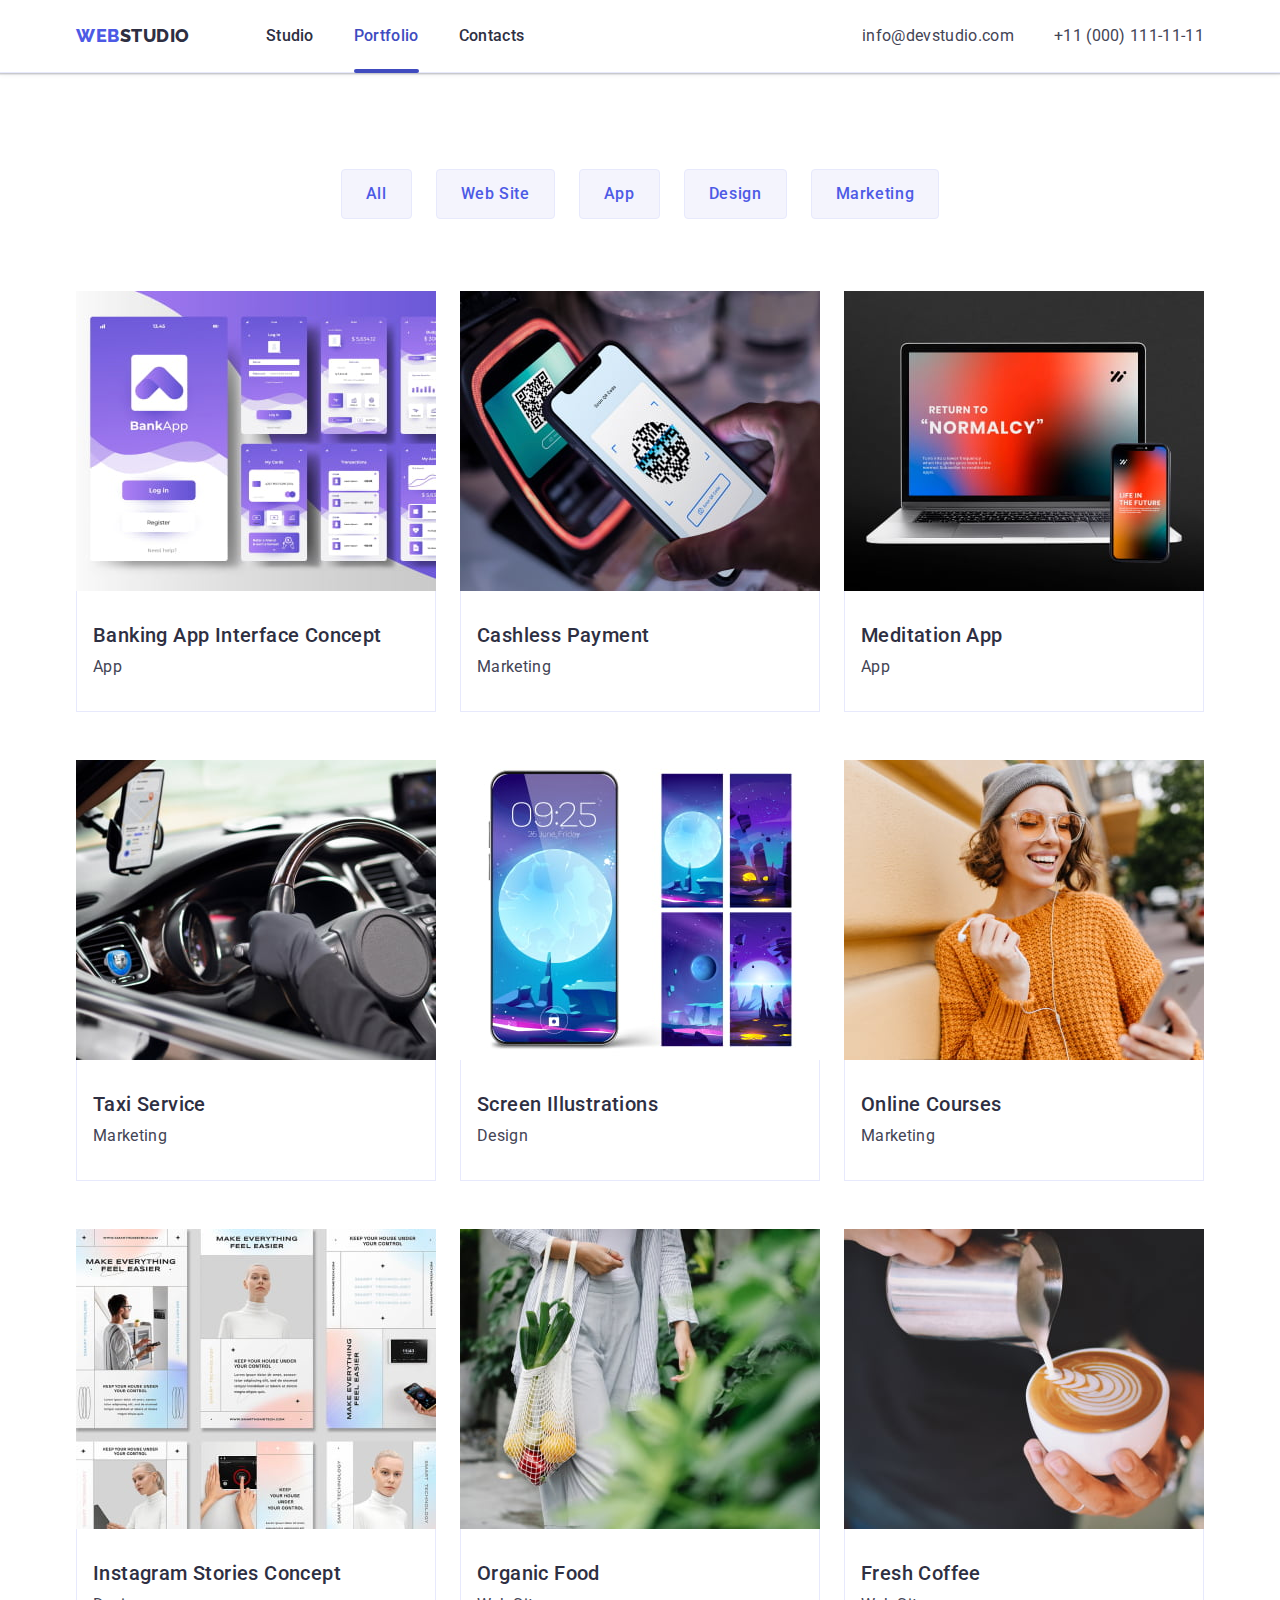
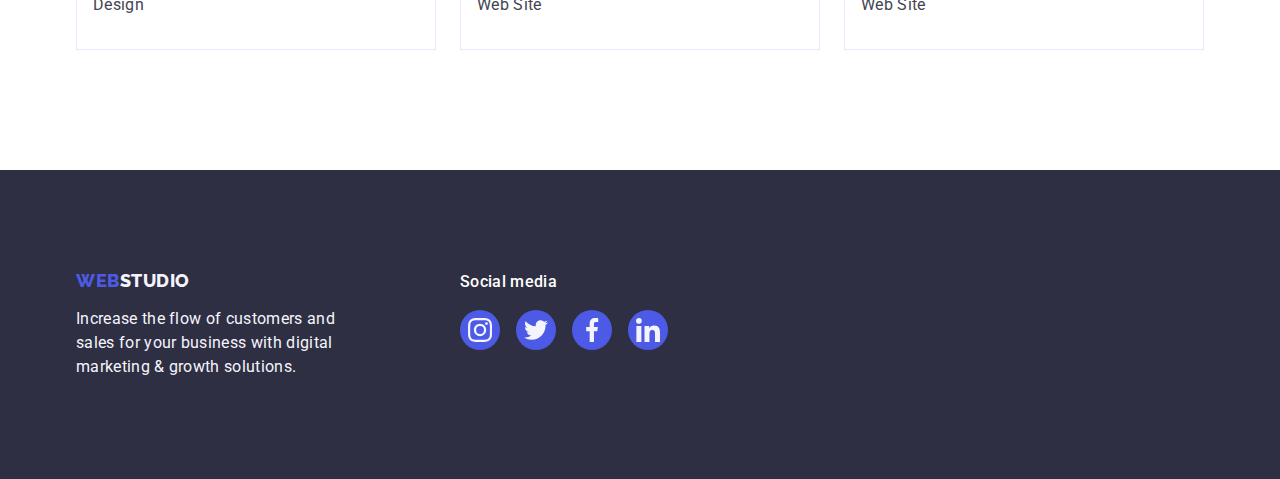
==== portfolio.html @ 0825f80e "Initial commit" ====
<!DOCTYPE html>
<html lang="en">
  <head>
    <meta charset="UTF-8" />
    <meta http-equiv="X-UA-Compatible" content="IE=edge" />
    <meta name="viewport" content="width=device-width, initial-scale=1.0" />
    <title>WebStudio</title>
    <!-- FONTS -->
    <link rel="preconnect" href="https://fonts.googleapis.com" />
    <link rel="preconnect" href="https://fonts.gstatic.com" crossorigin />
    <link
      href="https://fonts.googleapis.com/css2?family=Raleway:wght@800&family=Roboto:wght@400;500;700;900&display=swap"
      rel="stylesheet"
    />
    <!-- STYLES -->
    <link
      rel="stylesheet"
      href="https://cdnjs.cloudflare.com/ajax/libs/modern-normalize/1.1.0/modern-normalize.min.css"
    />
    <link rel="stylesheet" href="./css/styles.css" />
  </head>
  <body>
    <!-- HEADER -->
    <header class="page-header">
      <div class="page-header-container container">
        <nav class="page-nav">
          <a class="logo link" href="./index.html">
            Web<span class="logo-header">Studio</span>
          </a>
          <ul class="site-nav-list list">
            <li class="site-nav-list-item">
              <a class="site-nav-link link" href="./index.html"> Studio </a>
            </li>
            <li class="site-nav-list-item">
              <a class="site-nav-link current link" href="./portfolio.html">
                Portfolio
              </a>
            </li>
            <li class="site-nav-list-item">
              <a class="site-nav-link link" href="">Contacts</a>
            </li>
          </ul>
        </nav>
        <address class="contacts">
          <ul class="contacts-list list">
            <li>
              <a class="contacts-link link" href="mailto:info@devstudio.com">
                info@devstudio.com
              </a>
            </li>
            <li>
              <a class="contacts-link link" href="tel:+110001111111">
                +11 (000) 111-11-11
              </a>
            </li>
          </ul>
        </address>
      </div>
    </header>
    <main>
      <!-- PORTFOLIO -->
      <section class="portfolio section">
        <div class="container">
          <h1 class="visually-hidden">Portfolio</h1>
          <!-- FILTER -->
          <ul class="filter-list list">
            <li>
              <button class="button filter" type="button">All</button>
            </li>
            <li>
              <button class="button filter" type="button">Web Site</button>
            </li>
            <li>
              <button class="button filter" type="button">App</button>
            </li>
            <li>
              <button class="button filter" type="button">Design</button>
            </li>
            <li>
              <button class="button filter" type="button">Marketing</button>
            </li>
          </ul>
          <!-- PROJECTS -->
          <ul class="projects-list list">
            <li class="projects-list-item">
              <a class="project-link link" href="">
                <div class="project-photo-wrapper">
                  <img
                    src="./images/portfolio/img-1.jpg"
                    alt="Bank app screenshots"
                    width="360"
                    height="300"
                  />
                  <p class="overlay">
                    14 Stylish and User-Friendly App Design Concepts · Task
                    Manager App · Calorie Tracker App · Exotic Fruit Ecommerce
                    App · Cloud Storage App
                  </p>
                </div>
                <div class="project-data">
                  <h2 class="project-name">Banking App Interface Concept</h2>
                  <p class="project-category">App</p>
                </div>
              </a>
            </li>
            <li class="projects-list-item">
              <a class="project-link link" href="">
                <div class="project-photo-wrapper">
                  <img
                    src="./images/portfolio/img-2.jpg"
                    alt="Payment by phone using qr-code"
                    width="360"
                    height="300"
                  />
                  <p class="overlay">
                    14 Stylish and User-Friendly App Design Concepts · Task
                    Manager App · Calorie Tracker App · Exotic Fruit Ecommerce
                    App · Cloud Storage App
                  </p>
                </div>
                <div class="project-data">
                  <h2 class="project-name">Cashless Payment</h2>
                  <p class="project-category">Marketing</p>
                </div>
              </a>
            </li>
            <li class="projects-list-item">
              <a class="project-link link" href="">
                <div class="project-photo-wrapper">
                  <img
                    src="./images/portfolio/img-3.jpg"
                    alt="Cross-platform app on desktop and mobile"
                    width="360"
                    height="300"
                  />
                  <p class="overlay">
                    14 Stylish and User-Friendly App Design Concepts · Task
                    Manager App · Calorie Tracker App · Exotic Fruit Ecommerce
                    App · Cloud Storage App
                  </p>
                </div>
                <div class="project-data">
                  <h2 class="project-name">Meditation App</h2>
                  <p class="project-category">App</p>
                </div>
              </a>
            </li>
            <li class="projects-list-item">
              <a class="project-link link" href="">
                <div class="project-photo-wrapper">
                  <img
                    src="./images/portfolio/img-4.jpg"
                    alt="The driver uses the mobile application"
                    width="360"
                    height="300"
                  />
                  <p class="overlay">
                    14 Stylish and User-Friendly App Design Concepts · Task
                    Manager App · Calorie Tracker App · Exotic Fruit Ecommerce
                    App · Cloud Storage App
                  </p>
                </div>
                <div class="project-data">
                  <h2 class="project-name">Taxi Service</h2>
                  <p class="project-category">Marketing</p>
                </div>
              </a>
            </li>
            <li class="projects-list-item">
              <a class="project-link link" href="">
                <div class="project-photo-wrapper">
                  <img
                    src="./images/portfolio/img-5.jpg"
                    alt="Phone wallpaper"
                    width="360"
                    height="300"
                  />
                  <p class="overlay">
                    14 Stylish and User-Friendly App Design Concepts · Task
                    Manager App · Calorie Tracker App · Exotic Fruit Ecommerce
                    App · Cloud Storage App
                  </p>
                </div>
                <div class="project-data">
                  <h2 class="project-name">Screen Illustrations</h2>
                  <p class="project-category">Design</p>
                </div>
              </a>
            </li>
            <li class="projects-list-item">
              <a class="project-link link" href="">
                <div class="project-photo-wrapper">
                  <img
                    src="./images/portfolio/img-6.jpg"
                    alt="Girl in headphones talking online on the phone"
                    width="360"
                    height="300"
                  />
                  <p class="overlay">
                    14 Stylish and User-Friendly App Design Concepts · Task
                    Manager App · Calorie Tracker App · Exotic Fruit Ecommerce
                    App · Cloud Storage App
                  </p>
                </div>
                <div class="project-data">
                  <h2 class="project-name">Online Courses</h2>
                  <p class="project-category">Marketing</p>
                </div>
              </a>
            </li>
            <li class="projects-list-item">
              <a class="project-link link" href="">
                <div class="project-photo-wrapper">
                  <img
                    src="./images/portfolio/img-7.jpg"
                    alt="Post Templates"
                    width="360"
                    height="300"
                  />
                  <p class="overlay">
                    14 Stylish and User-Friendly App Design Concepts · Task
                    Manager App · Calorie Tracker App · Exotic Fruit Ecommerce
                    App · Cloud Storage App
                  </p>
                </div>
                <div class="project-data">
                  <h2 class="project-name">Instagram Stories Concept</h2>
                  <p class="project-category">Design</p>
                </div>
              </a>
            </li>
            <li class="projects-list-item">
              <a class="project-link link" href="">
                <div class="project-photo-wrapper">
                  <img
                    src="./images/portfolio/img-8.jpg"
                    alt="Girl carries vegetables in a bag"
                    width="360"
                    height="300"
                  />
                  <p class="overlay">
                    14 Stylish and User-Friendly App Design Concepts · Task
                    Manager App · Calorie Tracker App · Exotic Fruit Ecommerce
                    App · Cloud Storage App
                  </p>
                </div>
                <div class="project-data">
                  <h2 class="project-name">Organic Food</h2>
                  <p class="project-category">Web Site</p>
                </div>
              </a>
            </li>
            <li class="projects-list-item">
              <a class="project-link link" href="">
                <div class="project-photo-wrapper">
                  <img
                    src="./images/portfolio/img-9.jpg"
                    alt="Barista adds milk to coffee"
                    width="360"
                    height="300"
                  />
                  <p class="overlay">
                    14 Stylish and User-Friendly App Design Concepts · Task
                    Manager App · Calorie Tracker App · Exotic Fruit Ecommerce
                    App · Cloud Storage App
                  </p>
                </div>
                <div class="project-data">
                  <h2 class="project-name">Fresh Coffee</h2>
                  <p class="project-category">Web Site</p>
                </div>
              </a>
            </li>
          </ul>
        </div>
      </section>
    </main>
    <!-- FOOTER -->
    <footer class="footer">
      <div class="footer-container container">
        <div class="footer-logo">
          <a class="logo link" href="./index.html">
            Web<span class="logo-footer">Studio</span>
          </a>
          <p class="text">
            Increase the flow of customers and sales for your business with
            digital marketing & growth solutions.
          </p>
        </div>
        <div class="social-media">
          <p class="social-media-text">Social media</p>
          <ul class="social-media-list list">
            <li class="social-media-list-item">
              <a class="social-media-link link" href="">
                <svg
                  class="social-media-icon"
                  width="24"
                  height="24"
                  aria-label="Instagram icon"
                >
                  <use href="./images/icons.svg#icon-instagram"></use>
                </svg>
              </a>
            </li>
            <li class="social-media-list-item">
              <a class="social-media-link link" href="">
                <svg
                  class="social-media-icon"
                  width="24"
                  height="24"
                  aria-label="Twitter icon"
                >
                  <use href="./images/icons.svg#icon-twitter"></use>
                </svg>
              </a>
            </li>
            <li class="social-media-list-item">
              <a class="social-media-link link" href="">
                <svg
                  class="social-media-icon"
                  width="24"
                  height="24"
                  aria-label="Facebook icon"
                >
                  <use href="./images/icons.svg#icon-facebook"></use>
                </svg>
              </a>
            </li>
            <li class="social-media-list-item">
              <a class="social-media-link link" href="">
                <svg
                  class="social-media-icon"
                  width="24"
                  height="24"
                  aria-label="Linkedin icon"
                >
                  <use href="./images/icons.svg#icon-linkedin"></use>
                </svg>
              </a>
            </li>
          </ul>
        </div>
      </div>
    </footer>
  </body>
</html>
---- css/styles.css ----
:root {
  --primary-font-family: 'Roboto', sans-serif;
  --secondary-font-family: 'Raleway', sans-serif;

  --primary-text-color: #434455;
  --secondary-text-color: #2e2f42;
  --hero-text-color: #ffffff;
  --footer-text-color: #f4f4fd;
  --accent-color: #4d5ae5;
  --active-color: #404bbf;

  --primary-bg-color: #ffffff;
  --secondary-bg-color: #f4f4fd;
  --hero-and-footer-bg-color: #2e2f42;

  --transition-duration: 250ms;
  --transition-timing-func: cubic-bezier(0.4, 0, 0.2, 1);
}

body {
  font-family: var(--primary-font-family);
  color: var(--primary-text-color);
  background: var(--primary-bg-color);
}

/* 
// Reset elements' styles
*/

.link {
  text-decoration: none;
}

.list {
  list-style: none;
}

h1,
h2,
h3,
h4,
h5,
h6,
p {
  margin-top: 0;
  margin-bottom: 0;
}

ul,
ol {
  margin-top: 0;
  margin-bottom: 0;
  padding-left: 0;
}

button {
  cursor: pointer;
}

img {
  display: block;
  max-width: 100%;
  height: auto;
}

/* 
// Utilities
*/

.container {
  max-width: 1158px;
  margin-left: auto;
  margin-right: auto;
  padding-left: 15px;
  padding-right: 15px;

  /* outline: 1px solid tomato; */
}

.button {
  font-style: normal;
  font-weight: 500;
  font-size: 16px;
  line-height: 1.5;
  align-items: center;
  letter-spacing: 0.04em;
  border: 0;
  border-radius: 4px;
}

.section {
  padding-top: 120px;
  padding-bottom: 120px;
}

.section-title {
  margin-bottom: 72px;
  font-weight: 700;
  font-size: 36px;
  line-height: 1.11;
  text-align: center;
  letter-spacing: 0.02em;
  text-transform: capitalize;
  color: var(--secondary-text-color);
}

.visually-hidden {
  position: absolute;
  width: 1px;
  height: 1px;
  margin: -1px;
  border: 0;
  padding: 0;
  white-space: nowrap;
  clip-path: inset(100%);
  clip: rect(0 0 0 0);
  overflow: hidden;
}

/* 
// index.html
*/

/* Header */

.page-header {
  border-bottom: 1px solid #e7e9fc;
  box-shadow: 0px 2px 1px rgba(46, 47, 66, 0.08),
    0px 1px 1px rgba(46, 47, 66, 0.16), 0px 1px 6px rgba(46, 47, 66, 0.08);
}

.page-header-container {
  display: flex;
  align-items: center;
}

.page-nav {
  display: flex;
  align-items: center;
}

.page-header-container .link {
  padding-top: 24px;
  padding-bottom: 24px;
}

/* Header Logo */

.logo {
  font-family: var(--secondary-font-family);
  font-weight: 800;
  font-size: 18px;
  line-height: 1.17;
  letter-spacing: 0.03em;
  text-transform: uppercase;

  color: var(--accent-color);
}

.logo-header {
  color: var(--secondary-text-color);
}

.page-nav > .logo {
  margin-right: 76px;
}

/* Header Navigation */

.site-nav-list {
  display: flex;
  gap: 40px;
}

.site-nav-link {
  position: relative;

  display: flex;

  font-weight: 500;
  font-size: 16px;
  line-height: 1.5;
  letter-spacing: 0.02em;

  color: var(--secondary-text-color);

  transition: color var(--transition-duration) var(--transition-timing-func);
}

.site-nav-link.current {
  color: var(--active-color);
}

.site-nav-link.current::after {
  content: '';
  width: 100%;
  height: 4px;

  position: absolute;
  bottom: -1px;

  background: #404bbf;
  border-radius: 2px;
}

.site-nav-link:hover,
.site-nav-link:focus {
  color: var(--active-color);
}

/* Header Contacts */

.contacts {
  font-style: normal;
  margin-left: auto;
}

.contacts-list {
  display: flex;
  gap: 40px;
}

.contacts-link {
  font-size: 16px;
  line-height: 1.5;
  letter-spacing: 0.02em;
  color: inherit;

  transition: color var(--transition-duration) var(--transition-timing-func);
}

.contacts-link:hover,
.contacts-link:focus {
  color: var(--active-color);
}

/* Hero */

.hero {
  padding-top: 188px;
  padding-bottom: 188px;
  margin-left: auto;
  margin-right: auto;

  background-color: var(--hero-and-footer-bg-color);
  background-image: linear-gradient(
      rgba(46, 47, 66, 0.7),
      rgba(46, 47, 66, 0.7)
    ),
    url('../images/hero/bg.jpg');
  background-repeat: no-repeat;
  background-position: center;
  background-size: cover;
  max-width: 1440px;
}

.hero-title {
  max-width: 496px;
  margin-left: auto;
  margin-right: auto;
  margin-bottom: 48px;

  font-weight: 700;
  font-size: 56px;
  line-height: 1.07;
  letter-spacing: 0.02em;

  color: var(--hero-text-color);
}

.button.primary {
  display: block;
  margin-left: auto;
  margin-right: auto;
  min-width: 169px;
  padding: 16px 32px;

  color: var(--hero-text-color);
  background-color: var(--accent-color);
  box-shadow: 0px 4px 4px rgba(0, 0, 0, 0.15);

  transition: background-color var(--transition-duration)
    var(--transition-timing-func);
}

.button.primary:hover,
.button.primary:focus {
  background-color: var(--active-color);
}

/* Features */

.features-list {
  display: flex;
  gap: 24px;
}

.features-list-item {
  flex-basis: calc((100% - 3 * 24px) / 4);
}

.feature-icon-thumb {
  display: flex;
  justify-content: center;
  align-items: center;
  height: 112px;
  margin-bottom: 8px;

  background-color: var(--secondary-bg-color);
  border-radius: 4px;
}

.feature-title {
  margin-bottom: 8px;
  font-weight: 500;
  font-size: 20px;
  line-height: 1.2;
  letter-spacing: 0.02em;
  color: var(--secondary-text-color);
}

.feature-descr {
  font-size: 16px;
  line-height: 1.5;
  letter-spacing: 0.02em;
}

/* Gallery */

.gallery.section {
  padding-top: 0;
}

.gallery-list {
  display: flex;
  gap: 24px;
}

.gallery-list-item {
  flex-basis: calc((100% - 48) / 3);
}

/* Employees */

.employees {
  background-color: var(--secondary-bg-color);
}

.employees-list {
  display: flex;
  gap: 24px;
}

.employees-list-item {
  flex-basis: calc((100% - 3 * 24) / 4);
  background-color: var(--primary-bg-color);
  border-radius: 0px 0px 4px 4px;
  box-shadow: 0px 1px 6px rgba(46, 47, 66, 0.08),
    0px 1px 1px rgba(46, 47, 66, 0.16), 0px 2px 1px rgba(46, 47, 66, 0.08);
}

.employee-data {
  padding-top: 32px;
  padding-bottom: 32px;
  text-align: center;
}

.employee-name {
  margin-bottom: 8px;
  font-weight: 500;
  font-size: 20px;
  line-height: 1.2;
  letter-spacing: 0.02em;
  color: var(--secondary-text-color);
}

.employee-position {
  margin-bottom: 8px;
  font-size: 16px;
  line-height: 1.5;
  letter-spacing: 0.02em;
}

.social-list {
  display: flex;
  justify-content: center;
  gap: 24px;
}

.social-list-item {
  width: 40px;
  height: 40px;
}

.social-link {
  width: 100%;
  height: 100%;
  display: flex;
  justify-content: center;
  align-items: center;

  border-radius: 50%;
  color: #f4f4fd;
  background-color: var(--accent-color);

  transition: background-color var(--transition-duration)
    var(--transition-timing-func);
}

.social-icon {
  fill: currentColor;
}

.social-link:hover,
.social-link:focus {
  background-color: var(--active-color);
}

/* Customers */

.customers .section-title {
  line-height: 1.1;
}

.customers-list {
  display: flex;
  justify-content: center;
  gap: 24px;
}

.customers-list-item {
  width: 168px;
  height: 88px;
}

.customer-link {
  width: 100%;
  height: 100%;
  display: flex;
  justify-content: center;
  align-items: center;

  color: #8e8f99;
  border: 1px solid #8e8f99;
  border-radius: 4px;

  transition: border-color var(--transition-duration)
      var(--transition-timing-func),
    color var(--transition-duration) var(--transition-timing-func);
}

.customer-icon {
  fill: currentColor;
}

.customer-link:hover,
.customer-link:focus {
  border-color: var(--active-color);
  color: var(--active-color);
}

/* Footer */

.footer {
  padding-top: 100px;
  padding-bottom: 100px;
  background-color: var(--hero-and-footer-bg-color);
}

.footer-container {
  display: flex;
  align-items: baseline;
}

.footer-logo {
  margin-right: 120px;
}

.footer .logo {
  display: inline-block;
  margin-bottom: 16px;
}

.logo-footer {
  color: var(--footer-text-color);
}

.footer .text {
  max-width: 264px;

  font-size: 16px;
  line-height: 1.5;
  letter-spacing: 0.02em;
  color: var(--footer-text-color);
}

.social-media-text {
  margin-bottom: 16px;

  font-weight: 500;
  font-size: 16px;
  line-height: 1.5;
  letter-spacing: 0.02em;
  color: #ffffff;
}

.social-media-list {
  display: flex;
  justify-content: center;
  gap: 16px;
}

.social-media-list-item {
  width: 40px;
  height: 40px;
}

.social-media-link {
  width: 100%;
  height: 100%;
  display: flex;
  justify-content: center;
  align-items: center;

  border-radius: 50%;
  color: #f4f4fd;
  background-color: var(--accent-color);

  transition: background-color var(--transition-duration)
    var(--transition-timing-func);
}

.social-media-icon {
  fill: currentColor;
}

.social-media-link:hover,
.social-media-link:focus {
  background-color: #31d0aa;
}

/* Modal Window */

.backdrop {
  position: fixed;
  top: 0;
  left: 0;

  width: 100%;
  height: 100%;

  background-color: rgba(46, 47, 66, 0.4);
  opacity: 1;
  visibility: auto;

  transition: opacity var(--transition-duration) var(--transition-timing-func),
    visibility var(--transition-duration) var(--transition-timing-func);
}

.modal {
  position: absolute;
  top: 50%;
  left: 50%;

  width: 408px;
  min-height: 576px;

  background-color: #fcfcfc;
  box-shadow: 0px 1px 1px rgba(0, 0, 0, 0.14), 0px 1px 3px rgba(0, 0, 0, 0.12),
    0px 2px 1px rgba(0, 0, 0, 0.2);
  border-radius: 4px;

  transform: translate(-50%, -50%) scale(1);
  transition: transform var(--transition-duration) var(--transition-timing-func);
}

.backdrop.is-hidden .modal {
  transform: translate(-50%, -50%) scale(0.9);
}

.modal-close-btn {
  position: absolute;
  top: 24px;
  right: 24px;

  display: flex;
  justify-content: center;
  align-items: center;

  width: 24px;
  height: 24px;
  padding: 0;

  background: #e7e9fc;
  border: 1px solid rgba(0, 0, 0, 0.1);
  border-radius: 50%;

  transition: background-color var(--transition-duration)
      var(--transition-timing-func),
    border var(--transition-duration) var(--transition-timing-func);
}

.modal-close-btn:hover,
.modal-close-btn:focus {
  background-color: var(--active-color);
  border: none;
}

.modal-close-icon {
  fill: var(--secondary-text-color);
  transition: fill var(--transition-duration) var(--transition-timing-func);
}

.modal-close-btn:hover .modal-close-icon,
.modal-close-btn:focus .modal-close-icon {
  fill: var(--primary-bg-color);
}

.is-hidden {
  opacity: 0;
  visibility: hidden;
  pointer-events: none;
}

/* 
// Portfolio
*/

.portfolio {
  padding-top: 96px;
  padding-bottom: 120px;
}

/* Portfolio Filter */

.filter-list {
  display: flex;
  justify-content: center;
  gap: 24px;
  margin-bottom: 72px;
}

.button.filter {
  padding: 12px 24px;
  color: var(--accent-color);
  background-color: var(--secondary-bg-color);
  border: 1px solid #e7e9fc;

  transition: color var(--transition-duration) var(--transition-timing-func),
    background-color var(--transition-duration) var(--transition-timing-func),
    border-color var(--transition-duration) var(--transition-timing-func),
    box-shadow var(--transition-duration) var(--transition-timing-func);
}

.filter-list .button:hover,
.filter-list .button:focus {
  color: var(--hero-text-color);
  background-color: var(--active-color);
  border: 1px solid transparent;
  box-shadow: 0px 3px 1px rgba(0, 0, 0, 0.1), 0px 2px 1px rgba(0, 0, 0, 0.08),
    0px 2px 2px rgba(0, 0, 0, 0.12);
}

/* Portfolio Projects */

.projects-list {
  display: flex;
  flex-wrap: wrap;
  gap: 24px;
  row-gap: 48px;
}

.project-list-item {
  flex-basis: calc((100% - 2 * 24px) / 3);
}

.project-link {
  display: block;
  color: inherit;

  transition: box-shadow var(--transition-duration)
    var(--transition-timing-func);
}

.project-link:hover,
.project-link:focus {
  box-shadow: 0px 1px 6px rgba(46, 47, 66, 0.08),
    0px 1px 1px rgba(46, 47, 66, 0.16), 0px 2px 1px rgba(46, 47, 66, 0.08);
}

.project-photo-wrapper {
  position: relative;
  overflow: hidden;
}

.overlay {
  position: absolute;
  top: 0;
  left: 0;

  display: flex;
  padding: 40px 32px;
  width: 100%;
  height: 100%;

  justify-content: center;
  font-size: 16px;
  line-height: 1.5;
  letter-spacing: 0.02em;
  overflow: auto;

  color: var(--secondary-bg-color);
  background-color: var(--accent-color);

  transform: translateY(100%);
  transition: transform var(--transition-duration) var(--transition-timing-func);
}

.project-link:hover .overlay,
.project-link:focus .overlay {
  transform: translateY(0);
}

.project-data {
  padding: 32px 16px;
  border: 1px solid #e7e9fc;
  border-top: 0;
}

.project-name {
  margin-bottom: 8px;
  font-weight: 500;
  font-size: 20px;
  line-height: 1.2;
  letter-spacing: 0.02em;
  color: var(--secondary-text-color);
}

.project-category {
  font-size: 16px;
  line-height: 1.5;
  letter-spacing: 0.02em;
}
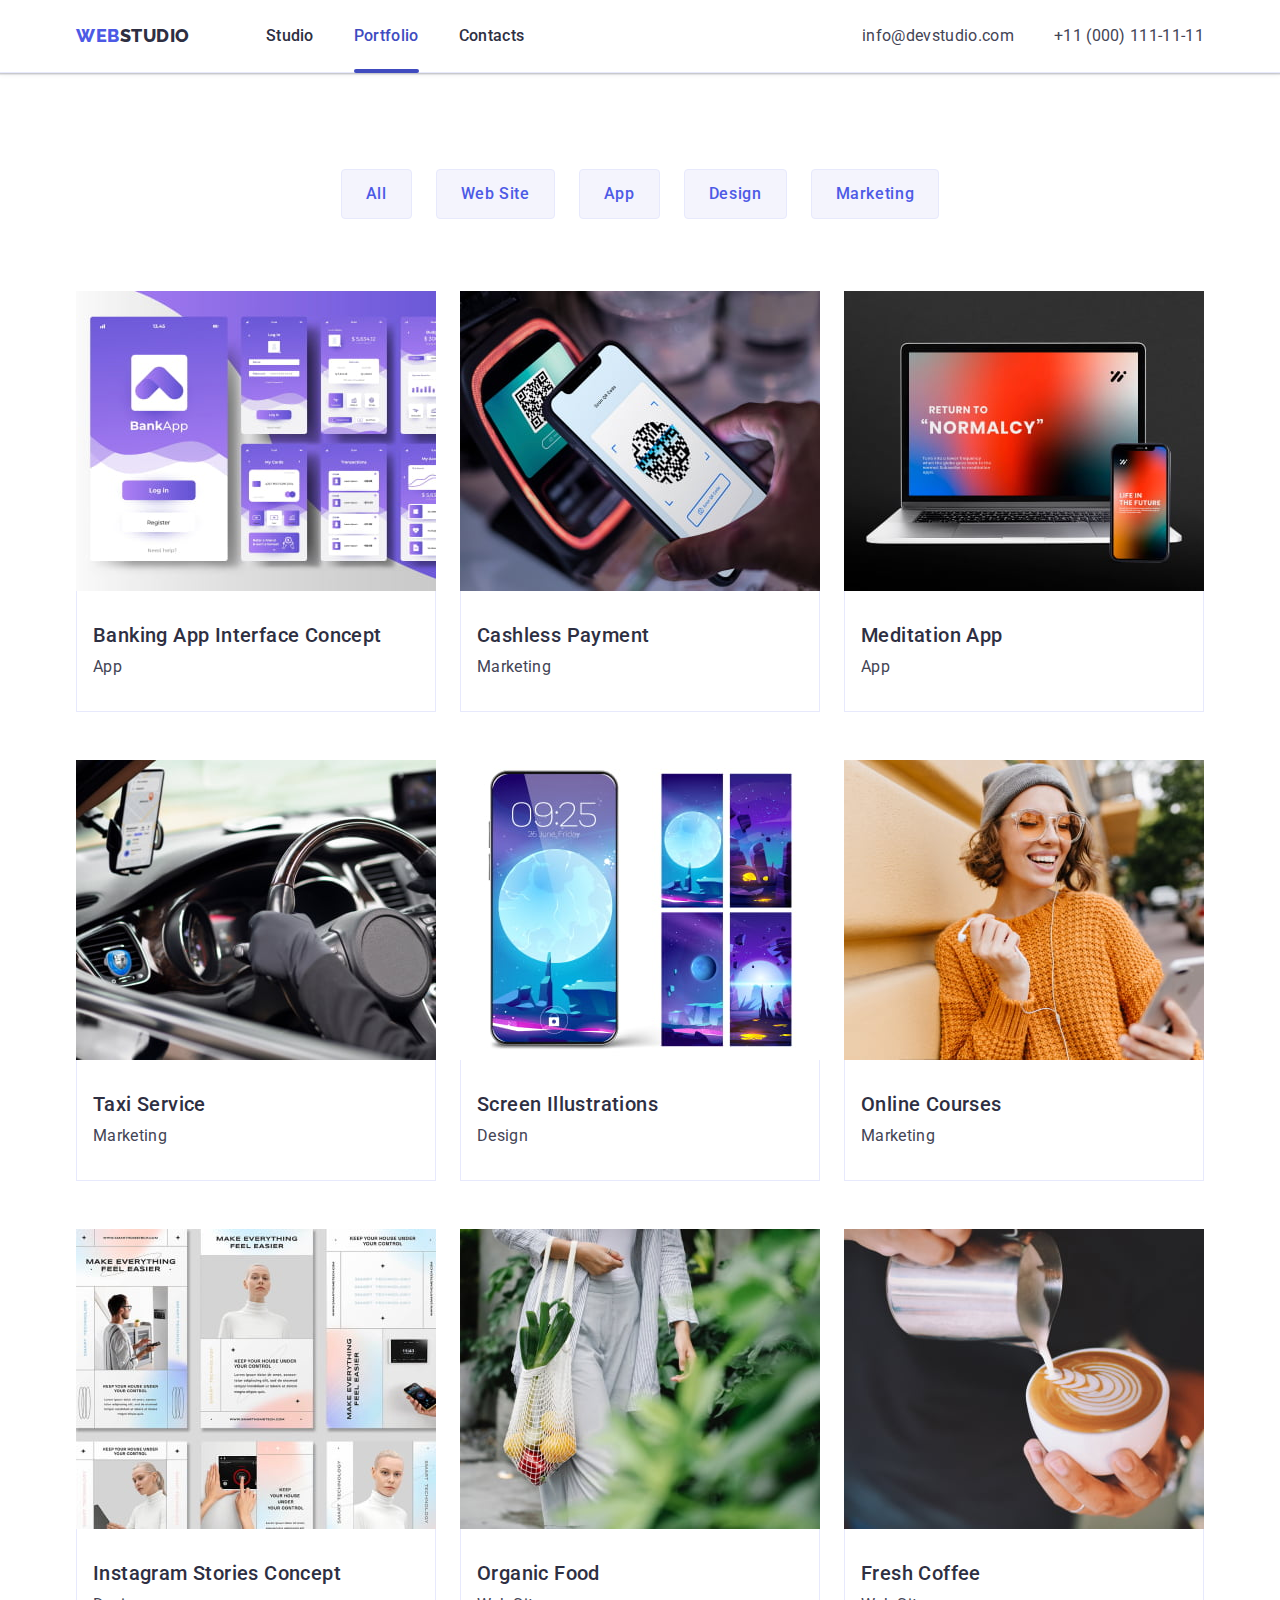
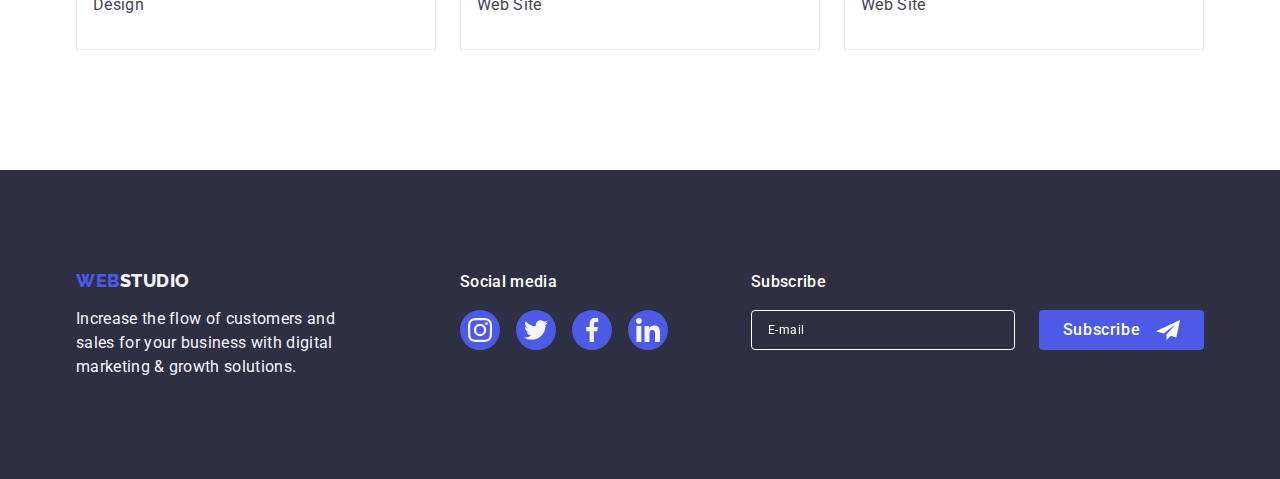
==== commit 22fbb55a: "Update footer" ====
--- a/portfolio.html
+++ b/portfolio.html
@@ -340,6 +340,25 @@
             </li>
           </ul>
         </div>
+        <div class="subscribe-wrapper">
+          <p class="subscribe-wrapper-title">Subscribe</p>
+          <form class="subscribe-form">
+            <label class="subscribe-form-label">
+              <input
+                class="subscribe-form-email"
+                name="subscribe_email"
+                type="email"
+                placeholder="E-mail"
+              />
+            </label>
+            <button class="subscribe-form-btn button" type="submit">
+              Subscribe
+              <svg class="subscribe-btn-icon" width="24" height="24">
+                <use href="./images/icons.svg#icon-subscribe"></use>
+              </svg>
+            </button>
+          </form>
+        </div>
       </div>
     </footer>
   </body>
--- a/css/styles.css
+++ b/css/styles.css
@@ -82,9 +82,9 @@
   font-weight: 500;
   font-size: 16px;
   line-height: 1.5;
-  align-items: center;
   letter-spacing: 0.04em;
-  border: 0;
+
+  border: none;
   border-radius: 4px;
 }
 
@@ -539,6 +539,65 @@
   background-color: #31d0aa;
 }
 
+.subscribe-wrapper {
+  margin-left: auto;
+}
+
+.subscribe-wrapper-title {
+  margin-bottom: 16px;
+
+  font-weight: 500;
+  font-size: 16px;
+  line-height: 1.5;
+  letter-spacing: 0.02em;
+  color: #ffffff;
+}
+
+.subscribe-form {
+  display: flex;
+}
+
+.subscribe-form-label {
+  margin-right: 24px;
+}
+
+.subscribe-form-email {
+  width: 264px;
+  height: 40px;
+  padding-left: 16px;
+
+  font-size: 12px;
+  line-height: 1.5;
+  letter-spacing: 0.04em;
+
+  background-color: transparent;
+  color: #ffffff;
+  filter: drop-shadow(0px 4px 4px rgba(0, 0, 0, 0.15));
+  border: 1px solid #ffffff;
+  border-radius: 4px;
+}
+
+.subscribe-form-email::placeholder {
+  color: #ffffff;
+}
+
+.subscribe-form-btn {
+  display: flex;
+  justify-content: center;
+  align-items: center;
+
+  min-width: 165px;
+  height: 40px;
+
+  color: #ffffff;
+  background: #4d5ae5;
+}
+
+.subscribe-btn-icon {
+  fill: currentColor;
+  margin-left: 16px;
+}
+
 /* Modal Window */
 
 .backdrop {
@@ -564,6 +623,10 @@
 
   width: 408px;
   min-height: 576px;
+  padding-top: 72px;
+  padding-right: 24px;
+  padding-bottom: 24px;
+  padding-left: 24px;
 
   background-color: #fcfcfc;
   box-shadow: 0px 1px 1px rgba(0, 0, 0, 0.14), 0px 1px 3px rgba(0, 0, 0, 0.12),
@@ -620,6 +683,93 @@
   opacity: 0;
   visibility: hidden;
   pointer-events: none;
+}
+
+.contact-form-title {
+  display: flex;
+  justify-content: center;
+
+  margin-bottom: 16px;
+
+  font-weight: 500;
+  font-size: 16px;
+  line-height: 1.5;
+  letter-spacing: 0.02em;
+  color: var(--secondary-text-color);
+}
+
+.contact-form-input-wrapper {
+  position: relative;
+}
+
+.contact-form-input-label {
+  margin-bottom: 4px;
+  font-size: 12px;
+  line-height: 1.17;
+  letter-spacing: 0.04em;
+  color: #8e8f99;
+}
+
+.contact-form-input {
+  width: 100%;
+  height: 40px;
+  padding-left: 38px;
+  margin-bottom: 8px;
+
+  border: 1px solid rgba(46, 47, 66, 0.4);
+  border-radius: 4px;
+}
+
+.contact-form-input-icon {
+  position: absolute;
+  top: 0;
+  left: 0;
+
+  background-color: black;
+}
+
+.contact-form-textarea {
+  width: 100%;
+  height: 120px;
+  padding-top: 8px;
+  padding-left: 16px;
+  margin-bottom: 16px;
+
+  border: 1px solid rgba(46, 47, 66, 0.4);
+  border-radius: 4px;
+}
+
+.contact-form-textarea::placeholder {
+  font-size: 12px;
+  line-height: 1.17;
+  letter-spacing: 0.04em;
+  color: #8e8f99;
+}
+
+.contact-form-pivacy-policy {
+  margin-bottom: 24px;
+}
+
+.contact-form-checkbox-label {
+  font-size: 12px;
+  line-height: 1.17;
+  letter-spacing: 0.04em;
+  color: #8e8f99;
+}
+
+.contact-form-btn-send {
+  display: block;
+  padding: 16px 32px;
+  margin: 0 auto;
+
+  width: 169px;
+  height: 56px;
+
+  color: #ffffff;
+  background: #4d5ae5;
+  box-shadow: 0px 4px 4px rgba(0, 0, 0, 0.15);
+  border-radius: 4px;
+  border-color: transparent;
 }
 
 /* 
